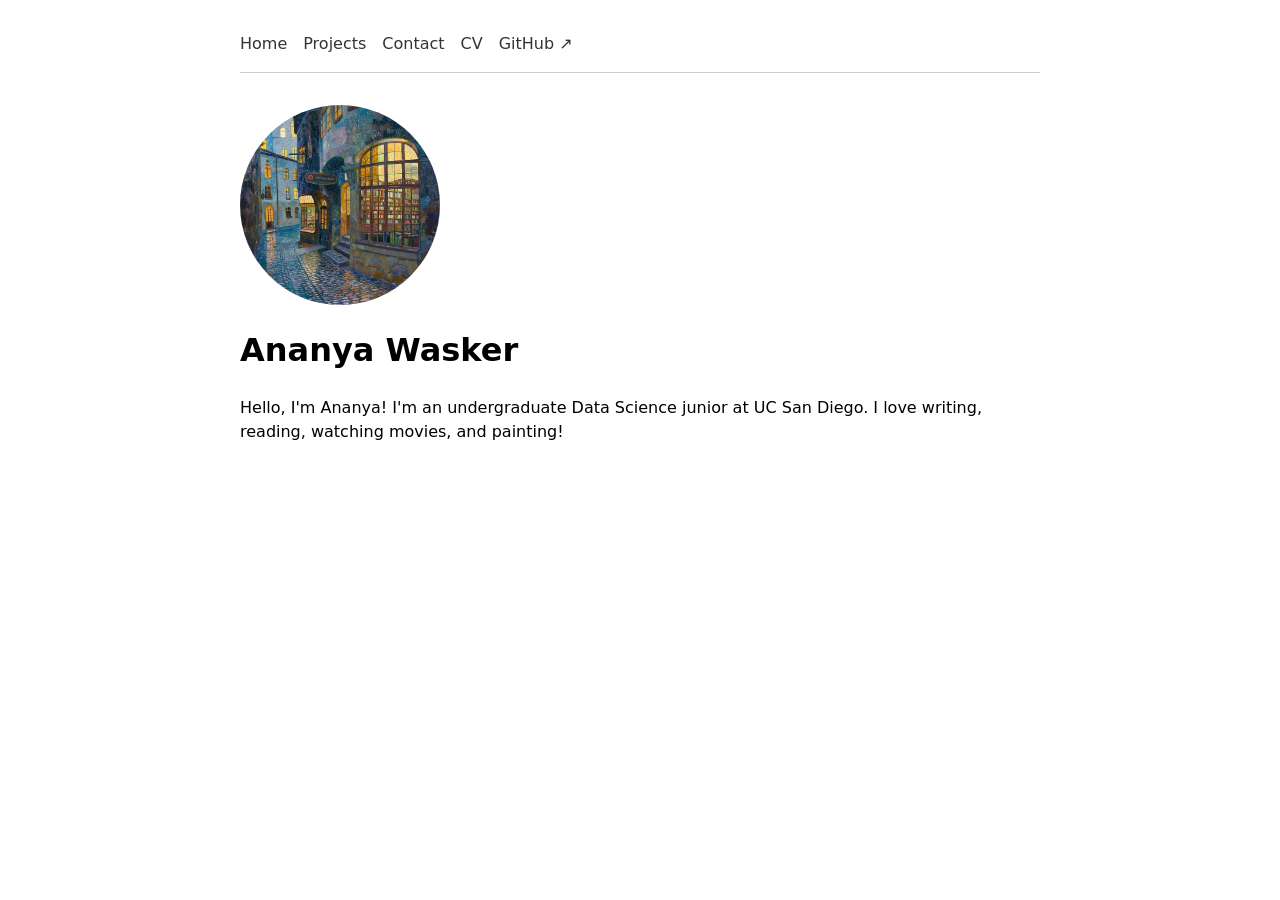
==== index.html @ 22df8e1b "lab 1" ====
<!DOCTYPE html>
<html lang="en">
<head>
  <meta charset="UTF-8">
  <meta name="viewport" content="width=device-width, initial-scale=1.0">
  <title>Ananya Wasker - Personal Portfolio </title>
  <link rel="stylesheet" href="style.css">
</head>
<body>

  <nav>
    <a href="index.html">Home</a>
    <a href="projects/index.html">Projects</a>
    <a href="contact/index.html">Contact</a>
    <a href="cv/index.html">CV</a>
    <a href="https://github.com/ananyakw" target="_blank">GitHub ↗</a>
  </nav>

  <main>
    <img src="images/image1.jpg" alt="A photo of YOUR_NAME smiling">

    <h1>Ananya Wasker</h1>
    <p>Hello, I'm Ananya! I'm an undergraduate Data Science junior at UC San Diego. I love writing, reading, watching movies, and painting! </p>
  </main>

</body>
</html>
---- style.css ----
body {
    font: 100%/1.5 system-ui;
    max-width: 800px;
    margin: 0 auto;
    padding: 1rem;
  }
  
  nav {
    display: flex;
    gap: 1rem;
    padding: 1rem 0;
    border-bottom: 1px solid #ccc;
    margin-bottom: 2rem;
    flex-wrap: wrap;
  }
  
  nav a {
    text-decoration: none;
    color: #333;
  }
  
  nav a:hover {
    text-decoration: underline;
  }
  
  img {
    max-width: 200px;
    border-radius: 50%;
    display: block;
    margin-bottom: 1rem;
  }
  
  label {
    display: block;
    margin-top: 1rem;
    font-weight: bold;
  }
  
  input,
  textarea {
    display: block;
    width: 100%;
    margin-top: 0.25rem;
    padding: 0.5rem;
    font: inherit;
    box-sizing: border-box;
  }
  
  textarea {
    height: 150px;
  }
  
  button {
    margin-top: 1rem;
    padding: 0.5rem 1.5rem;
    font: inherit;
    cursor: pointer;
  }
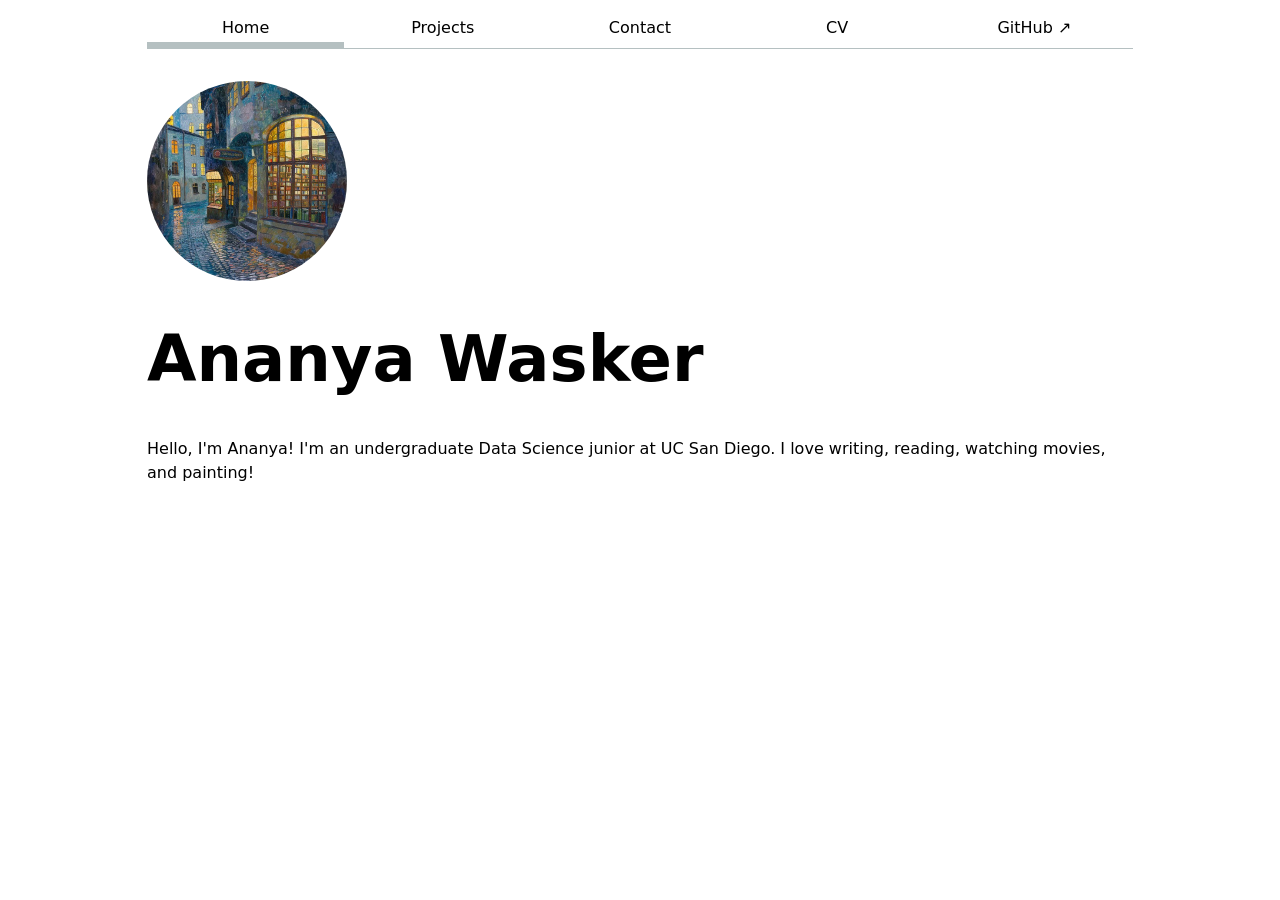
==== commit feee861d: "lab 2" ====
--- a/index.html
+++ b/index.html
@@ -9,7 +9,7 @@
 <body>
 
   <nav>
-    <a href="index.html">Home</a>
+    <a href="index.html" class="current">Home</a>
     <a href="projects/index.html">Projects</a>
     <a href="contact/index.html">Contact</a>
     <a href="cv/index.html">CV</a>
@@ -17,7 +17,7 @@
   </nav>
 
   <main>
-    <img src="images/image1.jpg" alt="A photo of YOUR_NAME smiling">
+    <img class="profile" src="images/image1.jpg" alt="A photo of YOUR_NAME smiling">
 
     <h1>Ananya Wasker</h1>
     <p>Hello, I'm Ananya! I'm an undergraduate Data Science junior at UC San Diego. I love writing, reading, watching movies, and painting! </p>
--- a/style.css
+++ b/style.css
@@ -1,58 +1,110 @@
-body {
+   :root {
+    --color-accent: oklch(65% 50% 278);
+  }
+  
+  html {
+    accent-color: var(--color-accent);
+  }
+  
+  body {
     font: 100%/1.5 system-ui;
-    max-width: 800px;
-    margin: 0 auto;
-    padding: 1rem;
+    max-width: 100ch;
+    margin-inline: max(1em, (100% - 100ch) / 2);
+    padding-inline: 1em;
+  }
+  
+  h1, h2, h3, h4, h5, h6 {
+    line-height: 1.1;
+    text-wrap: balance;
+  }
+  
+  h1 {
+    font-size: 400%;
   }
   
   nav {
     display: flex;
-    gap: 1rem;
-    padding: 1rem 0;
-    border-bottom: 1px solid #ccc;
-    margin-bottom: 2rem;
-    flex-wrap: wrap;
+    margin-bottom: 2em;
+    border-bottom: 1px solid oklch(80% 3% 200);
+  }
+  
+  nav ul,
+  nav li {
+    display: contents;
   }
   
   nav a {
+    flex: 1;
     text-decoration: none;
-    color: #333;
+    color: inherit;
+    text-align: center;
+    padding: 0.5em;
   }
   
   nav a:hover {
-    text-decoration: underline;
+    border-bottom: 0.4em solid var(--color-accent);
+    padding-bottom: 0.1em;
+    background-color: oklch(from var(--color-accent) 95% 5% h);
   }
   
-  img {
+  nav a.current {
+    border-bottom: 0.4em solid oklch(80% 3% 200);
+    padding-bottom: 0.1em;
+  }
+  
+  form {
+    display: grid;
+    grid-template-columns: auto 1fr;
+    gap: 1em;
+    max-width: 600px;
+  }
+  
+  form label {
+    display: grid;
+    grid-template-columns: subgrid;
+    grid-column: 1 / -1;
+  }
+  
+  form button {
+    grid-column: 1 / -1;
+  }
+  
+  input,
+  textarea,
+  button {
+    font: inherit;
+    width: 100%;
+    box-sizing: border-box;
+    padding: 0.5em;
+  }
+  
+  .projects {
+    display: grid;
+    grid-template-columns: repeat(auto-fill, minmax(15em, 1fr));
+    gap: 1em;
+    margin: 0;
+    padding: 0;
+  }
+  
+  .projects article {
+    display: grid;
+    grid-template-rows: subgrid;
+    grid-row: span 3;
+  }
+  
+  .projects article h2 {
+    margin: 0;
+  }
+  
+  .projects article img {
+    width: 100%;
+    aspect-ratio: 16 / 9;
+    object-fit: cover;
+  }
+
+  img.profile {
     max-width: 200px;
     border-radius: 50%;
     display: block;
     margin-bottom: 1rem;
-  }
-  
-  label {
-    display: block;
-    margin-top: 1rem;
-    font-weight: bold;
-  }
-  
-  input,
-  textarea {
-    display: block;
-    width: 100%;
-    margin-top: 0.25rem;
-    padding: 0.5rem;
-    font: inherit;
-    box-sizing: border-box;
-  }
-  
-  textarea {
-    height: 150px;
-  }
-  
-  button {
-    margin-top: 1rem;
-    padding: 0.5rem 1.5rem;
-    font: inherit;
-    cursor: pointer;
   }
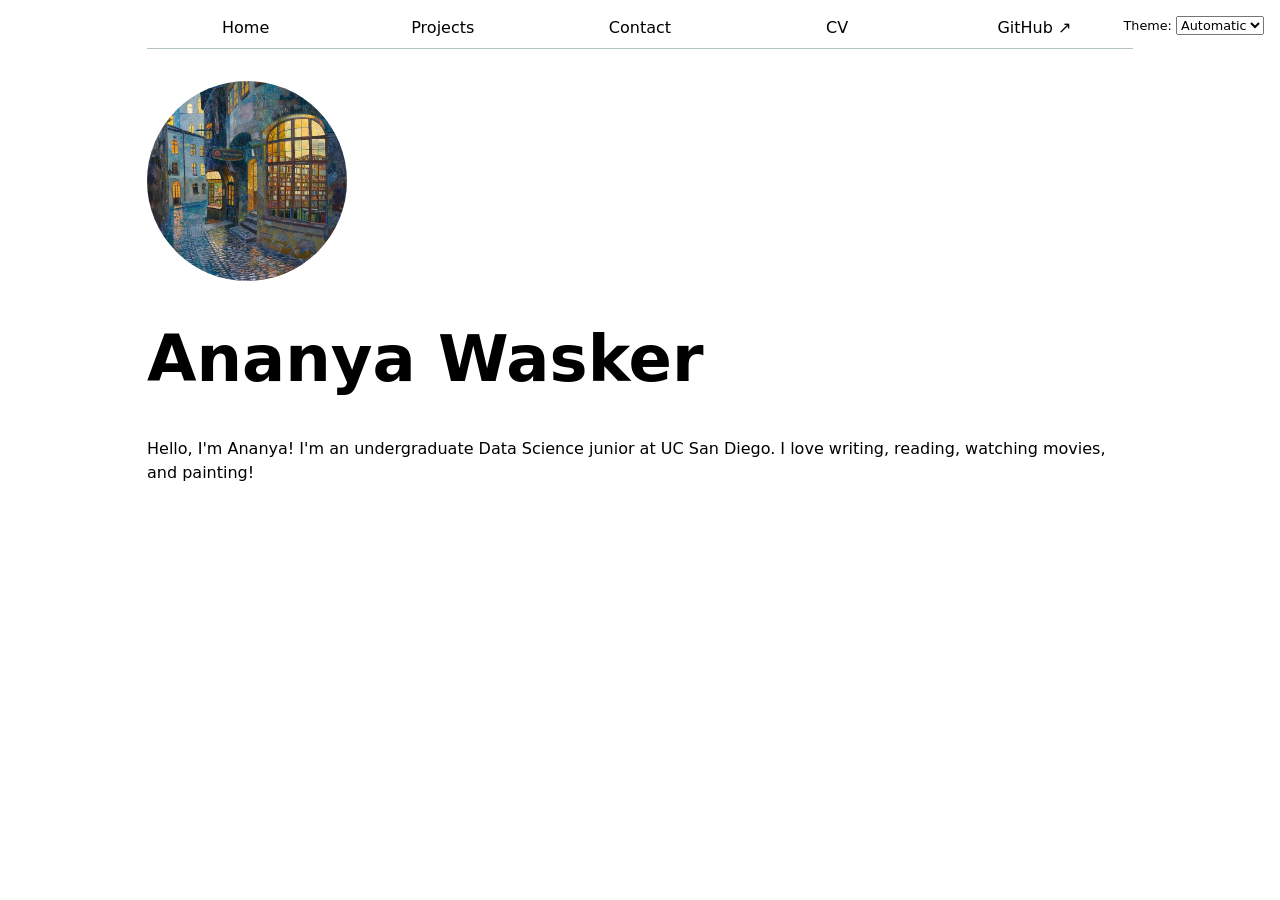
==== commit 12993656: "dark mode" ====
--- a/index.html
+++ b/index.html
@@ -8,20 +8,13 @@
 </head>
 <body>
 
-  <nav>
-    <a href="index.html" class="current">Home</a>
-    <a href="projects/index.html">Projects</a>
-    <a href="contact/index.html">Contact</a>
-    <a href="cv/index.html">CV</a>
-    <a href="https://github.com/ananyakw" target="_blank">GitHub ↗</a>
-  </nav>
-
   <main>
     <img class="profile" src="images/image1.jpg" alt="A photo of YOUR_NAME smiling">
 
     <h1>Ananya Wasker</h1>
     <p>Hello, I'm Ananya! I'm an undergraduate Data Science junior at UC San Diego. I love writing, reading, watching movies, and painting! </p>
   </main>
+  <script type="module" src="global.js"></script>
 
 </body>
 </html>
--- a/style.css
+++ b/style.css
@@ -25,7 +25,7 @@
   nav {
     display: flex;
     margin-bottom: 2em;
-    border-bottom: 1px solid oklch(80% 3% 200);
+    border-bottom: 1px solid var(--border-color);
   }
   
   nav ul,
@@ -48,7 +48,7 @@
   }
   
   nav a.current {
-    border-bottom: 0.4em solid oklch(80% 3% 200);
+    border-bottom: 0.4em solid var(--border-color);
     padding-bottom: 0.1em;
   }
   
@@ -107,4 +107,23 @@
     border-radius: 50%;
     display: block;
     margin-bottom: 1rem;
-  }+  }
+
+html {
+  color-scheme: light dark;}
+
+nav {
+  --border-color: oklch(50% 10% 200 / 40%);}
+
+nav a:hover {
+  background-color: color-mix(in oklch, var(--color-accent), canvas 85%);}
+
+.color-scheme {
+  position: absolute;
+  top: 1rem;
+  right: 1rem;
+  font-size: 80%;
+  font-family: inherit;}
+
+.color-scheme select {
+  font: inherit;}
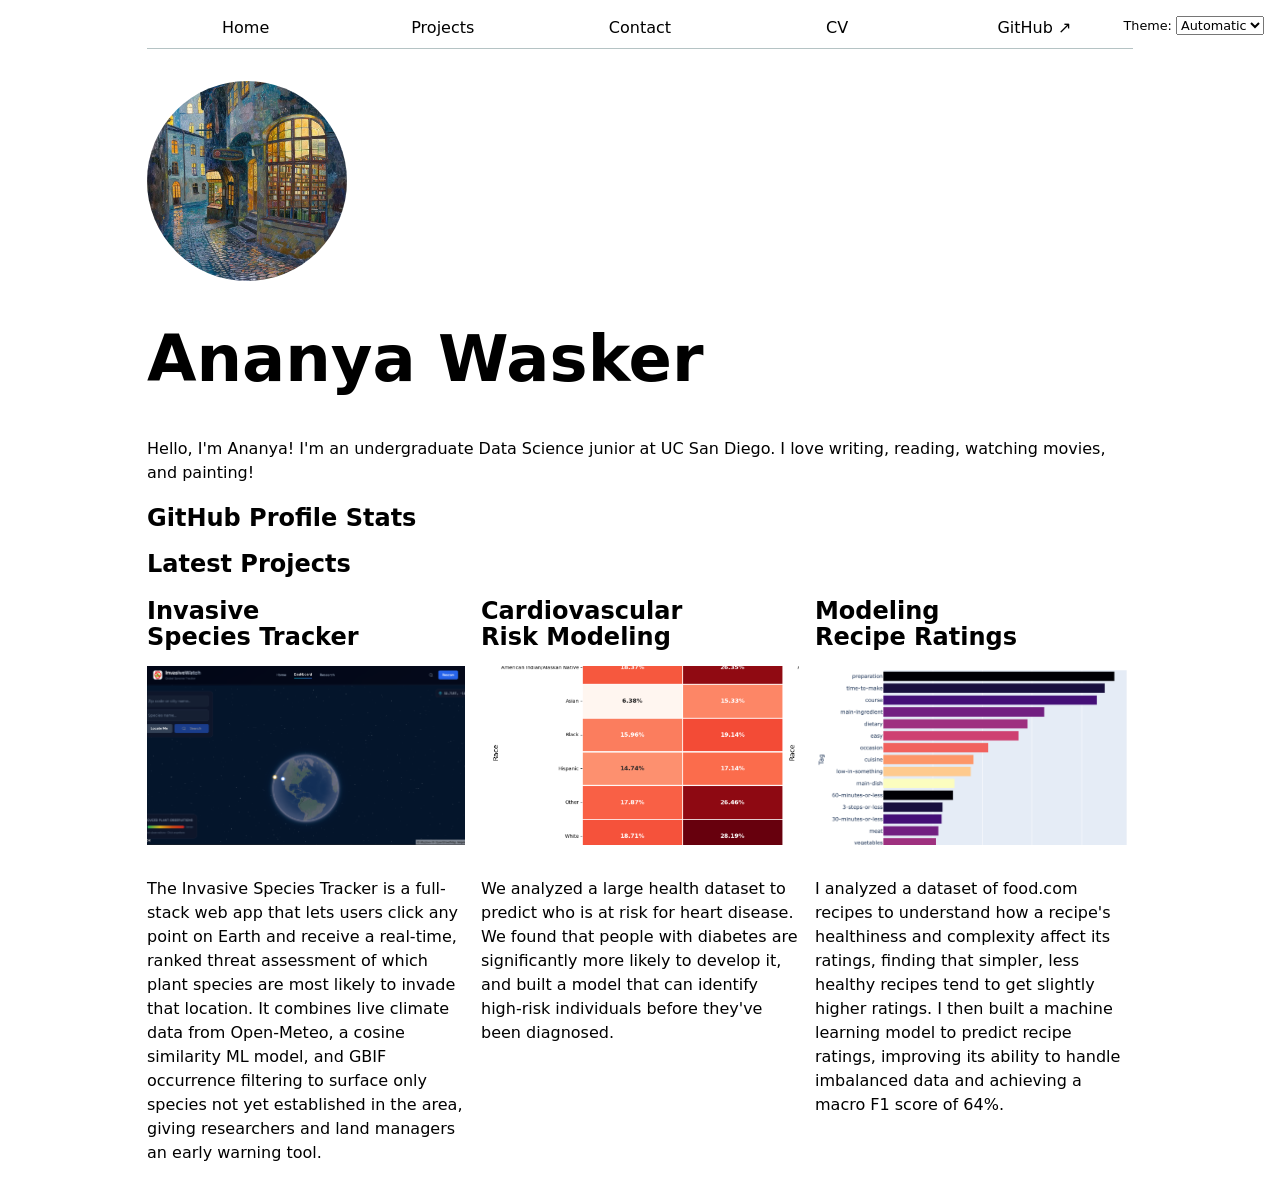
==== commit fd96cacc: "lab 4" ====
--- a/index.html
+++ b/index.html
@@ -3,18 +3,32 @@
 <head>
   <meta charset="UTF-8">
   <meta name="viewport" content="width=device-width, initial-scale=1.0">
-  <title>Ananya Wasker - Personal Portfolio </title>
+  <title>Ananya Wasker - Personal Portfolio</title>
   <link rel="stylesheet" href="style.css">
 </head>
 <body>
 
   <main>
-    <img class="profile" src="images/image1.jpg" alt="A photo of YOUR_NAME smiling">
+    <img class="profile" src="images/image1.jpg" alt="A photo of Ananya Wasker smiling">
 
     <h1>Ananya Wasker</h1>
-    <p>Hello, I'm Ananya! I'm an undergraduate Data Science junior at UC San Diego. I love writing, reading, watching movies, and painting! </p>
+    <p>Hello, I'm Ananya! I'm an undergraduate Data Science junior at UC San Diego. I love writing, reading, watching movies, and painting!</p>
+
+    <section>
+      <h2>GitHub Profile Stats</h2>
+      <div id="profile-stats">
+      </div>
+    </section>
+
+    <section>
+      <h2>Latest Projects</h2>
+      <div class="projects">
+      </div>
+    </section>
   </main>
+
   <script type="module" src="global.js"></script>
+  <script type="module" src="index.js" defer></script>
 
 </body>
 </html>
--- a/style.css
+++ b/style.css
@@ -1,129 +1,152 @@
-   :root {
-    --color-accent: oklch(65% 50% 278);
-  }
-  
-  html {
-    accent-color: var(--color-accent);
-  }
-  
-  body {
-    font: 100%/1.5 system-ui;
-    max-width: 100ch;
-    margin-inline: max(1em, (100% - 100ch) / 2);
-    padding-inline: 1em;
-  }
-  
-  h1, h2, h3, h4, h5, h6 {
-    line-height: 1.1;
-    text-wrap: balance;
-  }
-  
-  h1 {
-    font-size: 400%;
-  }
-  
-  nav {
-    display: flex;
-    margin-bottom: 2em;
-    border-bottom: 1px solid var(--border-color);
-  }
-  
-  nav ul,
-  nav li {
-    display: contents;
-  }
-  
-  nav a {
-    flex: 1;
-    text-decoration: none;
-    color: inherit;
-    text-align: center;
-    padding: 0.5em;
-  }
-  
-  nav a:hover {
-    border-bottom: 0.4em solid var(--color-accent);
-    padding-bottom: 0.1em;
-    background-color: oklch(from var(--color-accent) 95% 5% h);
-  }
-  
-  nav a.current {
-    border-bottom: 0.4em solid var(--border-color);
-    padding-bottom: 0.1em;
-  }
-  
-  form {
-    display: grid;
-    grid-template-columns: auto 1fr;
-    gap: 1em;
-    max-width: 600px;
-  }
-  
-  form label {
-    display: grid;
-    grid-template-columns: subgrid;
-    grid-column: 1 / -1;
-  }
-  
-  form button {
-    grid-column: 1 / -1;
-  }
-  
-  input,
-  textarea,
-  button {
-    font: inherit;
-    width: 100%;
-    box-sizing: border-box;
-    padding: 0.5em;
-  }
-  
-  .projects {
-    display: grid;
-    grid-template-columns: repeat(auto-fill, minmax(15em, 1fr));
-    gap: 1em;
-    margin: 0;
-    padding: 0;
-  }
-  
-  .projects article {
-    display: grid;
-    grid-template-rows: subgrid;
-    grid-row: span 3;
-  }
-  
-  .projects article h2 {
-    margin: 0;
-  }
-  
-  .projects article img {
-    width: 100%;
-    aspect-ratio: 16 / 9;
-    object-fit: cover;
-  }
-
-  img.profile {
-    max-width: 200px;
-    border-radius: 50%;
-    display: block;
-    margin-bottom: 1rem;
-  }
+:root {
+  --color-accent: oklch(65% 50% 278);
+}
 
 html {
-  color-scheme: light dark;}
+  accent-color: var(--color-accent);
+  color-scheme: light dark;
+}
+
+body {
+  font: 100%/1.5 system-ui;
+  max-width: 100ch;
+  margin-inline: max(1em, (100% - 100ch) / 2);
+  padding-inline: 1em;
+}
+
+h1, h2, h3, h4, h5, h6 {
+  line-height: 1.1;
+  text-wrap: balance;
+}
+
+h1 {
+  font-size: 400%;
+}
 
 nav {
-  --border-color: oklch(50% 10% 200 / 40%);}
+  display: flex;
+  margin-bottom: 2em;
+  border-bottom: 1px solid var(--border-color);
+  --border-color: oklch(50% 10% 200 / 40%);
+}
+
+nav ul,
+nav li {
+  display: contents;
+}
+
+nav a {
+  flex: 1;
+  text-decoration: none;
+  color: inherit;
+  text-align: center;
+  padding: 0.5em;
+}
 
 nav a:hover {
-  background-color: color-mix(in oklch, var(--color-accent), canvas 85%);}
+  border-bottom: 0.4em solid var(--color-accent);
+  padding-bottom: 0.1em;
+  background-color: color-mix(in oklch, var(--color-accent), canvas 85%);
+}
+
+nav a.current {
+  border-bottom: 0.4em solid var(--border-color);
+  padding-bottom: 0.1em;
+}
+
+form {
+  display: grid;
+  grid-template-columns: auto 1fr;
+  gap: 1em;
+  max-width: 600px;
+}
+
+form label {
+  display: grid;
+  grid-template-columns: subgrid;
+  grid-column: 1 / -1;
+}
+
+form button {
+  grid-column: 1 / -1;
+}
+
+input,
+textarea,
+button {
+  font: inherit;
+  width: 100%;
+  box-sizing: border-box;
+  padding: 0.5em;
+}
+
+.projects {
+  display: grid;
+  grid-template-columns: repeat(auto-fill, minmax(15em, 1fr));
+  gap: 1em;
+  margin: 0;
+  padding: 0;
+}
+
+.projects article {
+  display: grid;
+  grid-template-rows: subgrid;
+  grid-row: span 3;
+}
+
+.projects article h2,
+.projects article h3 {
+  margin: 0;
+}
+
+.projects article img {
+  width: 100%;
+  aspect-ratio: 16 / 9;
+  object-fit: cover;
+}
+
+img.profile {
+  max-width: 200px;
+  border-radius: 50%;
+  display: block;
+  margin-bottom: 1rem;
+}
 
 .color-scheme {
   position: absolute;
   top: 1rem;
   right: 1rem;
   font-size: 80%;
-  font-family: inherit;}
+  font-family: inherit;
+}
 
 .color-scheme select {
-  font: inherit;}+  font: inherit;
+}
+
+#profile-stats dl {
+  display: grid;
+  grid-template-columns: repeat(4, 1fr);
+  gap: 0.5em 1em;
+  margin: 0;
+  padding: 1em;
+  background: color-mix(in oklch, var(--color-accent), canvas 90%);
+  border-radius: 0.5em;
+}
+
+#profile-stats dt {
+  grid-row: 1;
+  font-weight: bold;
+  font-size: 0.85em;
+  text-transform: uppercase;
+  letter-spacing: 0.05em;
+  color: color-mix(in oklch, var(--color-accent), canvastext 60%);
+}
+
+#profile-stats dd {
+  grid-row: 2;
+  margin: 0;
+  font-size: 2em;
+  font-weight: bold;
+  color: var(--color-accent);
+}
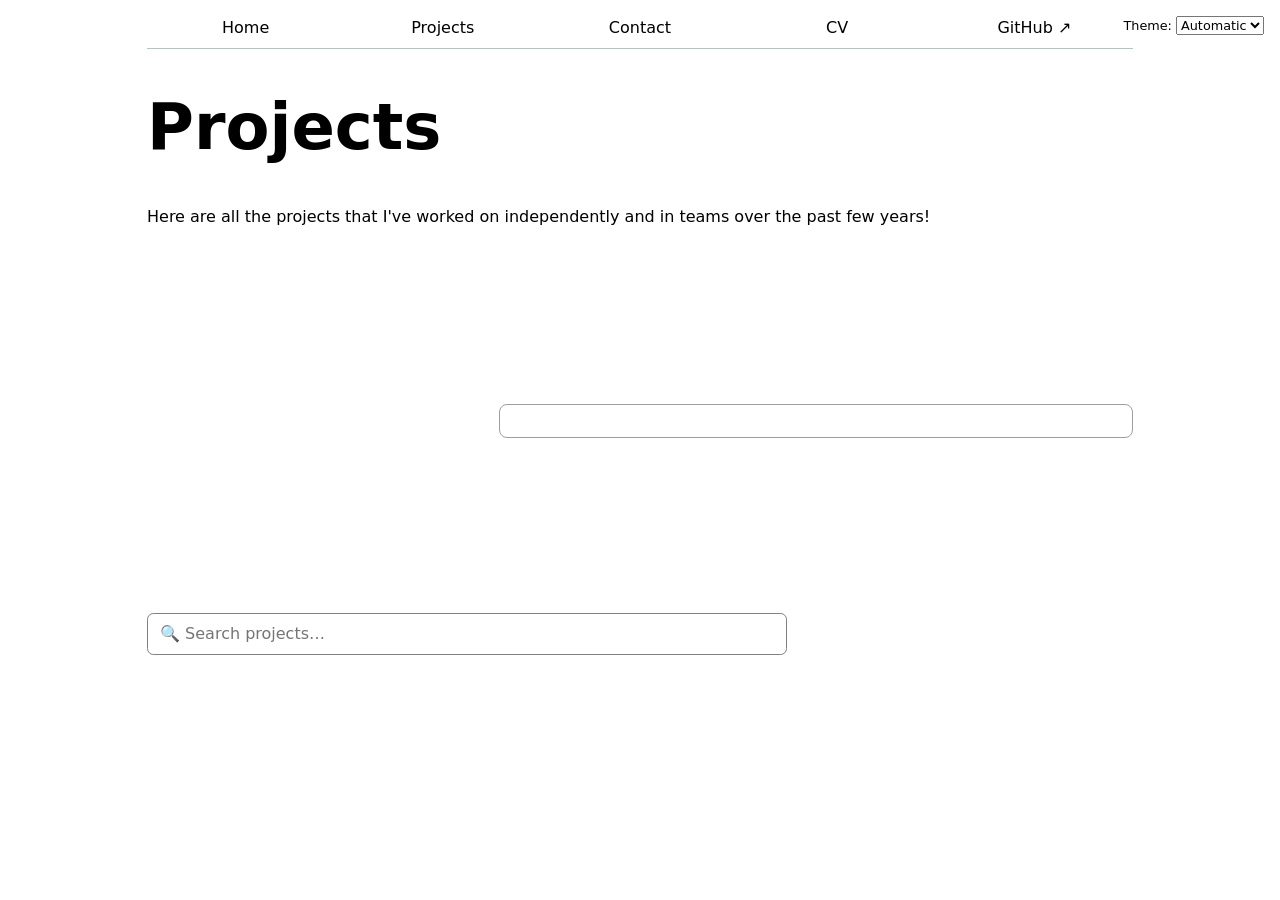
==== commit a7ba7e03: "lab 5" ====
--- a/index.html
+++ b/index.html
@@ -3,32 +3,31 @@
 <head>
   <meta charset="UTF-8">
   <meta name="viewport" content="width=device-width, initial-scale=1.0">
-  <title>Ananya Wasker - Personal Portfolio</title>
-  <link rel="stylesheet" href="style.css">
+  <title>Projects — Ananya Wasker</title>
+  <link rel="stylesheet" href="../style.css">
 </head>
+
 <body>
+  <main>
+    <h1 class="projects-title">Projects</h1>
+    <p>Here are all the projects that I've worked on independently and in teams over the past few years!</p>
 
-  <main>
-    <img class="profile" src="images/image1.jpg" alt="A photo of Ananya Wasker smiling">
+    <div class="viz-container">
+      <svg id="projects-pie-plot" viewBox="-50 -50 100 100"></svg>
+      <ul class="legend"></ul>
+    </div>
 
-    <h1>Ananya Wasker</h1>
-    <p>Hello, I'm Ananya! I'm an undergraduate Data Science junior at UC San Diego. I love writing, reading, watching movies, and painting!</p>
+    <input
+      class="searchBar"
+      type="search"
+      aria-label="Search projects"
+      placeholder="🔍 Search projects…"
+    />
 
-    <section>
-      <h2>GitHub Profile Stats</h2>
-      <div id="profile-stats">
-      </div>
-    </section>
-
-    <section>
-      <h2>Latest Projects</h2>
-      <div class="projects">
-      </div>
-    </section>
+    <div class="projects"></div>
   </main>
 
-  <script type="module" src="global.js"></script>
-  <script type="module" src="index.js" defer></script>
-
+  <script type="module" src="../global.js"></script>
+  <script type="module" src="projects.js"></script>
 </body>
 </html>
--- a/style.css
+++ b/style.css
@@ -91,7 +91,7 @@
 .projects article {
   display: grid;
   grid-template-rows: subgrid;
-  grid-row: span 3;
+  grid-row: span 4;
 }
 
 .projects article h2,
@@ -103,6 +103,18 @@
   width: 100%;
   aspect-ratio: 16 / 9;
   object-fit: cover;
+}
+
+.project-body {
+  display: grid;
+}
+
+.project-year {
+  margin: 0;
+  font-family: Baskerville, Georgia, serif;
+  font-variant-numeric: oldstyle-nums;
+  color: color-mix(in oklch, canvastext, canvas 40%);
+  font-size: 0.9em;
 }
 
 img.profile {
@@ -149,4 +161,76 @@
   font-size: 2em;
   font-weight: bold;
   color: var(--color-accent);
+}
+
+#projects-pie-plot {
+  max-width: 20em;
+  overflow: visible;
+  flex-shrink: 0;
+}
+
+#projects-pie-plot path {
+  cursor: pointer;
+  transition: 300ms;
+}
+
+#projects-pie-plot:has(path:hover) path:not(:hover) {
+  opacity: 0.5;
+}
+
+#projects-pie-plot path.selected {
+  fill: oklch(60% 45% 0) !important;
+}
+
+.viz-container {
+  display: flex;
+  align-items: center;
+  gap: 2em;
+  flex-wrap: wrap;
+  margin-block: 2em;
+}
+
+.legend {
+  flex: 1;
+  display: grid;
+  grid-template-columns: repeat(auto-fill, minmax(9em, 1fr));
+  gap: 0.75em;
+  list-style: none;
+  margin: 0;
+  padding: 1em;
+  border: 1px solid color-mix(in oklch, canvastext, canvas 70%);
+  border-radius: 0.5em;
+}
+
+.legend-item {
+  display: flex;
+  align-items: center;
+  gap: 0.5em;
+  cursor: pointer;
+  transition: opacity 200ms;
+}
+
+.legend-item.selected {
+  --color: oklch(60% 45% 0) !important;
+}
+
+.swatch {
+  display: inline-block;
+  width: 1em;
+  aspect-ratio: 1 / 1;
+  border-radius: 3px;
+  background-color: var(--color);
+  flex-shrink: 0;
+}
+
+.searchBar {
+  display: block;
+  width: 100%;
+  max-width: 40em;
+  margin-block: 1em;
+  padding: 0.5em 0.75em;
+  font: inherit;
+  border: 1px solid color-mix(in oklch, canvastext, canvas 60%);
+  border-radius: 0.4em;
+  box-sizing: border-box;
 }
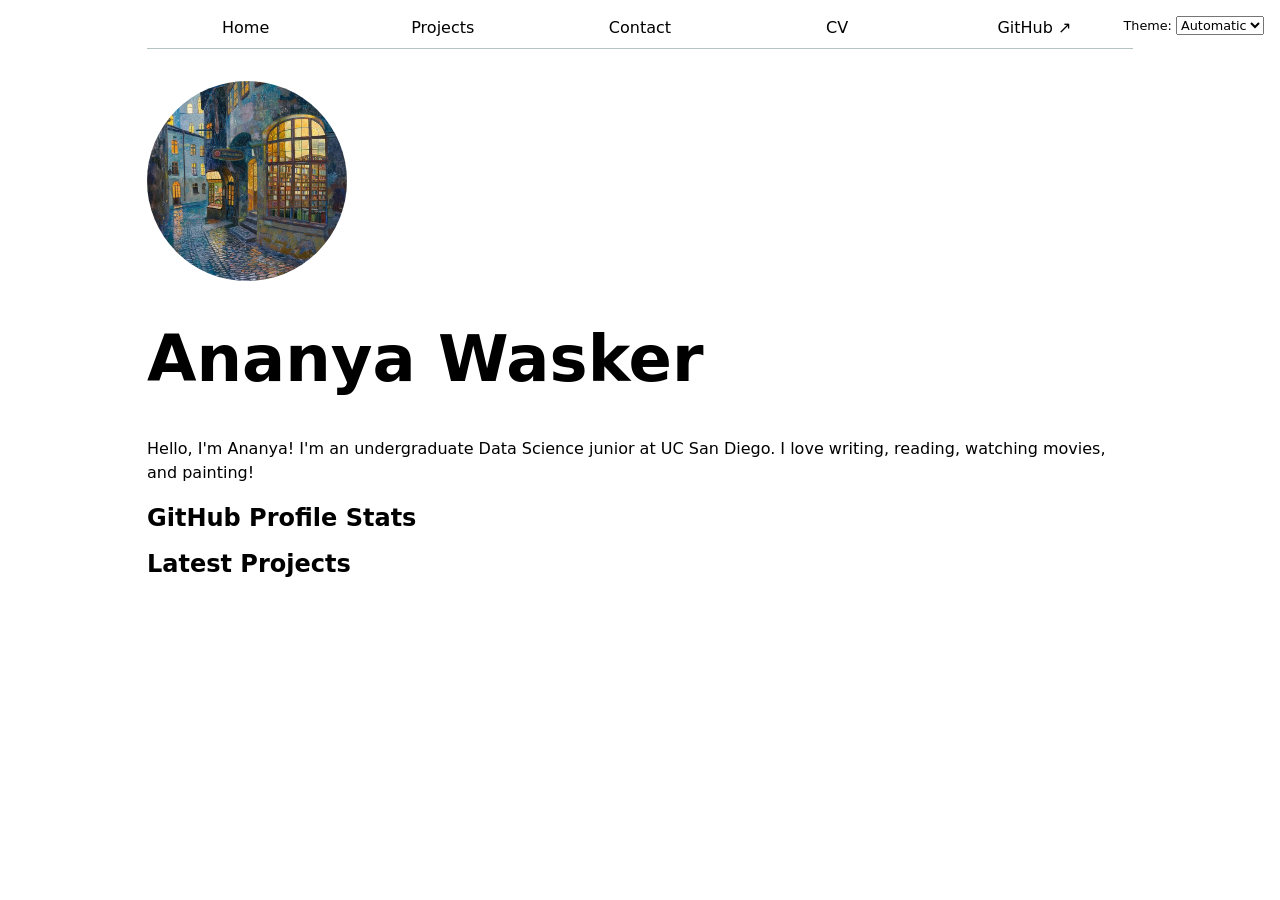
==== commit a0926427: "lab 5" ====
--- a/index.html
+++ b/index.html
@@ -3,31 +3,32 @@
 <head>
   <meta charset="UTF-8">
   <meta name="viewport" content="width=device-width, initial-scale=1.0">
-  <title>Projects — Ananya Wasker</title>
-  <link rel="stylesheet" href="../style.css">
+  <title>Ananya Wasker - Personal Portfolio</title>
+  <link rel="stylesheet" href="style.css">
 </head>
+<body>
 
-<body>
   <main>
-    <h1 class="projects-title">Projects</h1>
-    <p>Here are all the projects that I've worked on independently and in teams over the past few years!</p>
+    <img class="profile" src="images/image1.jpg" alt="A photo of Ananya Wasker smiling">
 
-    <div class="viz-container">
-      <svg id="projects-pie-plot" viewBox="-50 -50 100 100"></svg>
-      <ul class="legend"></ul>
-    </div>
+    <h1>Ananya Wasker</h1>
+    <p>Hello, I'm Ananya! I'm an undergraduate Data Science junior at UC San Diego. I love writing, reading, watching movies, and painting!</p>
 
-    <input
-      class="searchBar"
-      type="search"
-      aria-label="Search projects"
-      placeholder="🔍 Search projects…"
-    />
+    <section>
+      <h2>GitHub Profile Stats</h2>
+      <div id="profile-stats">
+      </div>
+    </section>
 
-    <div class="projects"></div>
+    <section>
+      <h2>Latest Projects</h2>
+      <div class="projects">
+      </div>
+    </section>
   </main>
 
-  <script type="module" src="../global.js"></script>
-  <script type="module" src="projects.js"></script>
+  <script type="module" src="global.js"></script>
+  <script type="module" src="index.js" defer></script>
+
 </body>
 </html>
